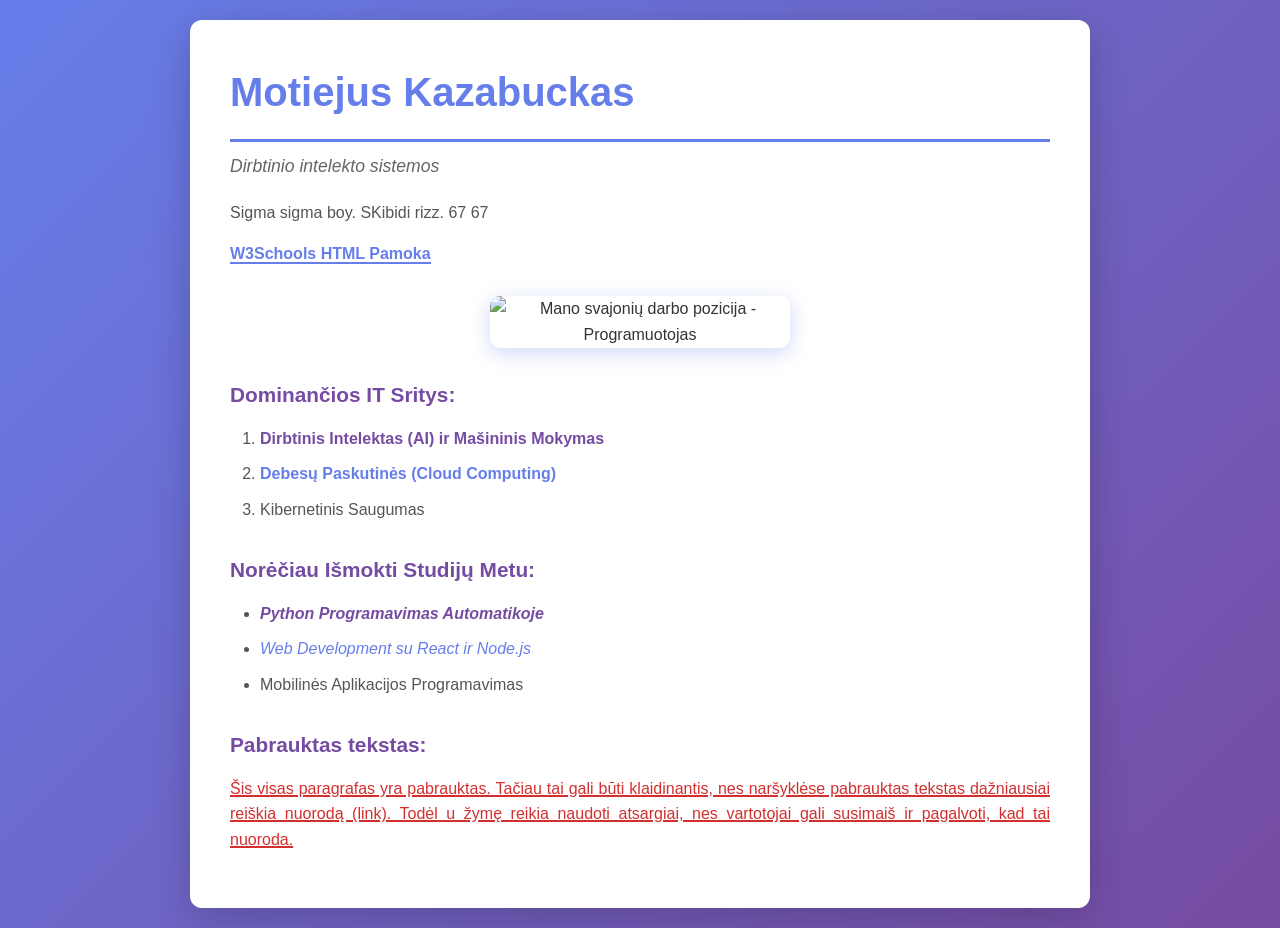
==== index.html @ bb940a42 "7-tas Laboratorinis darbas" ====
<!--Motiejus Kazabuckas EDIf-24/2-->
<!DOCTYPE html>
<html lang="lt">
<head>
    <meta charset="UTF-8">
    <meta name="viewport" content="width=device-width, initial-scale=1.0">
    <title>Mano CV</title>
    <link rel="stylesheet" href="styles.css">
</head>
<body>
    <div class="container">
        <h1>Motiejus Kazabuckas</h1>
        
        <h5>Dirbtinio intelekto sistemos</h5>
        
        <p>
            Sigma sigma boy. SKibidi rizz. 67 67
        </p>
        
        <p>
            <a href="https://www.w3schools.com/html/" target="_blank">W3Schools HTML Pamoka</a>
        </p>
        
        <div class="image-section">
            <img src="https://tse3.mm.bing.net/th/id/OIP.nSIbtW490fhvCkbKYZutlAHaE6?cb=ucfimgc2&rs=1&pid=ImgDetMain&o=7&rm=3" alt="Mano svajonių darbo pozicija - Programuotojas">
        </div>
        
        <h3>Dominančios IT Sritys:</h3>
        <ol>
            <li><strong>Dirbtinis Intelektas (AI) ir Mašininis Mokymas</strong></li>
            <li><b>Debesų Paskutinės (Cloud Computing)</b></li>
            <li>Kibernetinis Saugumas</li>
        </ol>
        
        <h3>Norėčiau Išmokti Studijų Metu:</h3>
        <ul>
            <li><em>Python Programavimas Automatikoje</em></li>
            <li><i>Web Development su React ir Node.js</i></li>
            <li>Mobilinės Aplikacijos Programavimas</li>
        </ul>
        
        <h3>Pabrauktas tekstas:</h3>
        <p>
            <u>Šis visas paragrafas yra pabrauktas. Tačiau tai gali būti klaidinantis, nes naršyklėse pabrauktas tekstas dažniausiai reiškia nuorodą (link). Todėl u žymę reikia naudoti atsargiai, nes vartotojai gali susimaiš ir pagalvoti, kad tai nuoroda.</u>
        </p>
    </div>
</body>
</html>
---- styles.css ----
* {
  margin: 0;
  padding: 0;
  box-sizing: border-box;
}

body {
  font-family: "Segoe UI", Tahoma, Geneva, Verdana, sans-serif;
  line-height: 1.6;
  color: #333;
  background: linear-gradient(135deg, #667eea 0%, #764ba2 100%);
  min-height: 100vh;
  padding: 20px;
}

.container {
  background-color: white;
  max-width: 900px;
  margin: 0 auto;
  padding: 40px;
  border-radius: 12px;
  box-shadow: 0 10px 40px rgba(0, 0, 0, 0.2);
}

h1 {
  color: #667eea;
  font-size: 2.5em;
  margin-bottom: 10px;
  border-bottom: 3px solid #667eea;
  padding-bottom: 15px;
}

h3 {
  color: #764ba2;
  font-size: 1.3em;
  margin-top: 30px;
  margin-bottom: 15px;
}

h5 {
  color: #666;
  font-size: 1.1em;
  margin-bottom: 20px;
  font-weight: normal;
  font-style: italic;
}

p {
  margin-bottom: 15px;
  color: #555;
  text-align: justify;
}

a {
  color: #667eea;
  text-decoration: none;
  font-weight: 600;
  border-bottom: 2px solid #667eea;
  transition: all 0.3s ease;
}

a:hover {
  background-color: #667eea;
  color: white;
  padding: 2px 6px;
  border-radius: 4px;
}

.image-section {
  text-align: center;
  margin: 30px 0;
}

.image-section img {
  max-width: 300px;
  height: auto;
  border-radius: 10px;
  box-shadow: 0 5px 20px rgba(102, 126, 234, 0.3);
  display: block;
  margin: 0 auto;
}

ol,
ul {
  margin-left: 30px;
  margin-bottom: 20px;
}

li {
  margin-bottom: 10px;
  color: #555;
}

strong {
  color: #764ba2;
  font-weight: bold;
}

b {
  color: #667eea;
  font-weight: bold;
}

em {
  color: #764ba2;
  font-style: italic;
  font-weight: 600;
}

i {
  color: #667eea;
  font-style: italic;
}

u {
  color: #d32f2f;
  text-decoration: underline;
  text-decoration-color: #d32f2f;
  text-decoration-thickness: 2px;
}
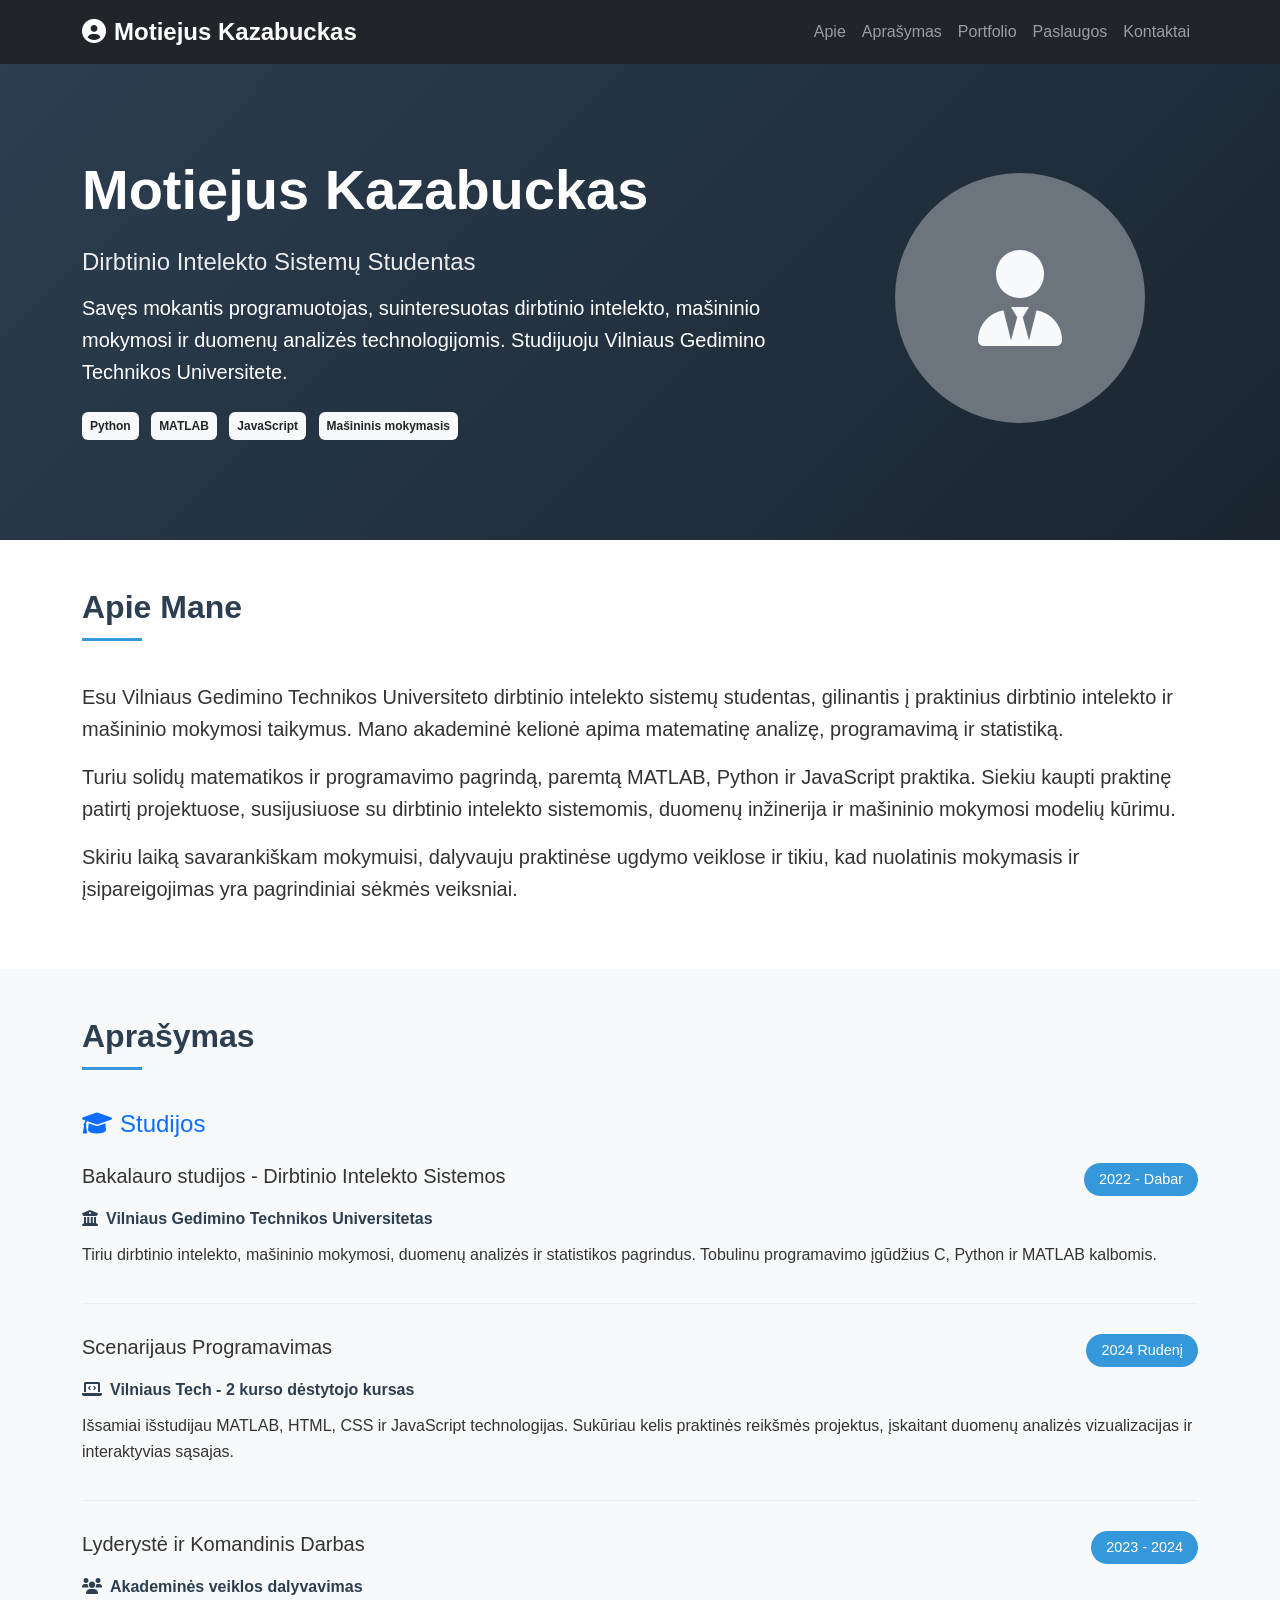
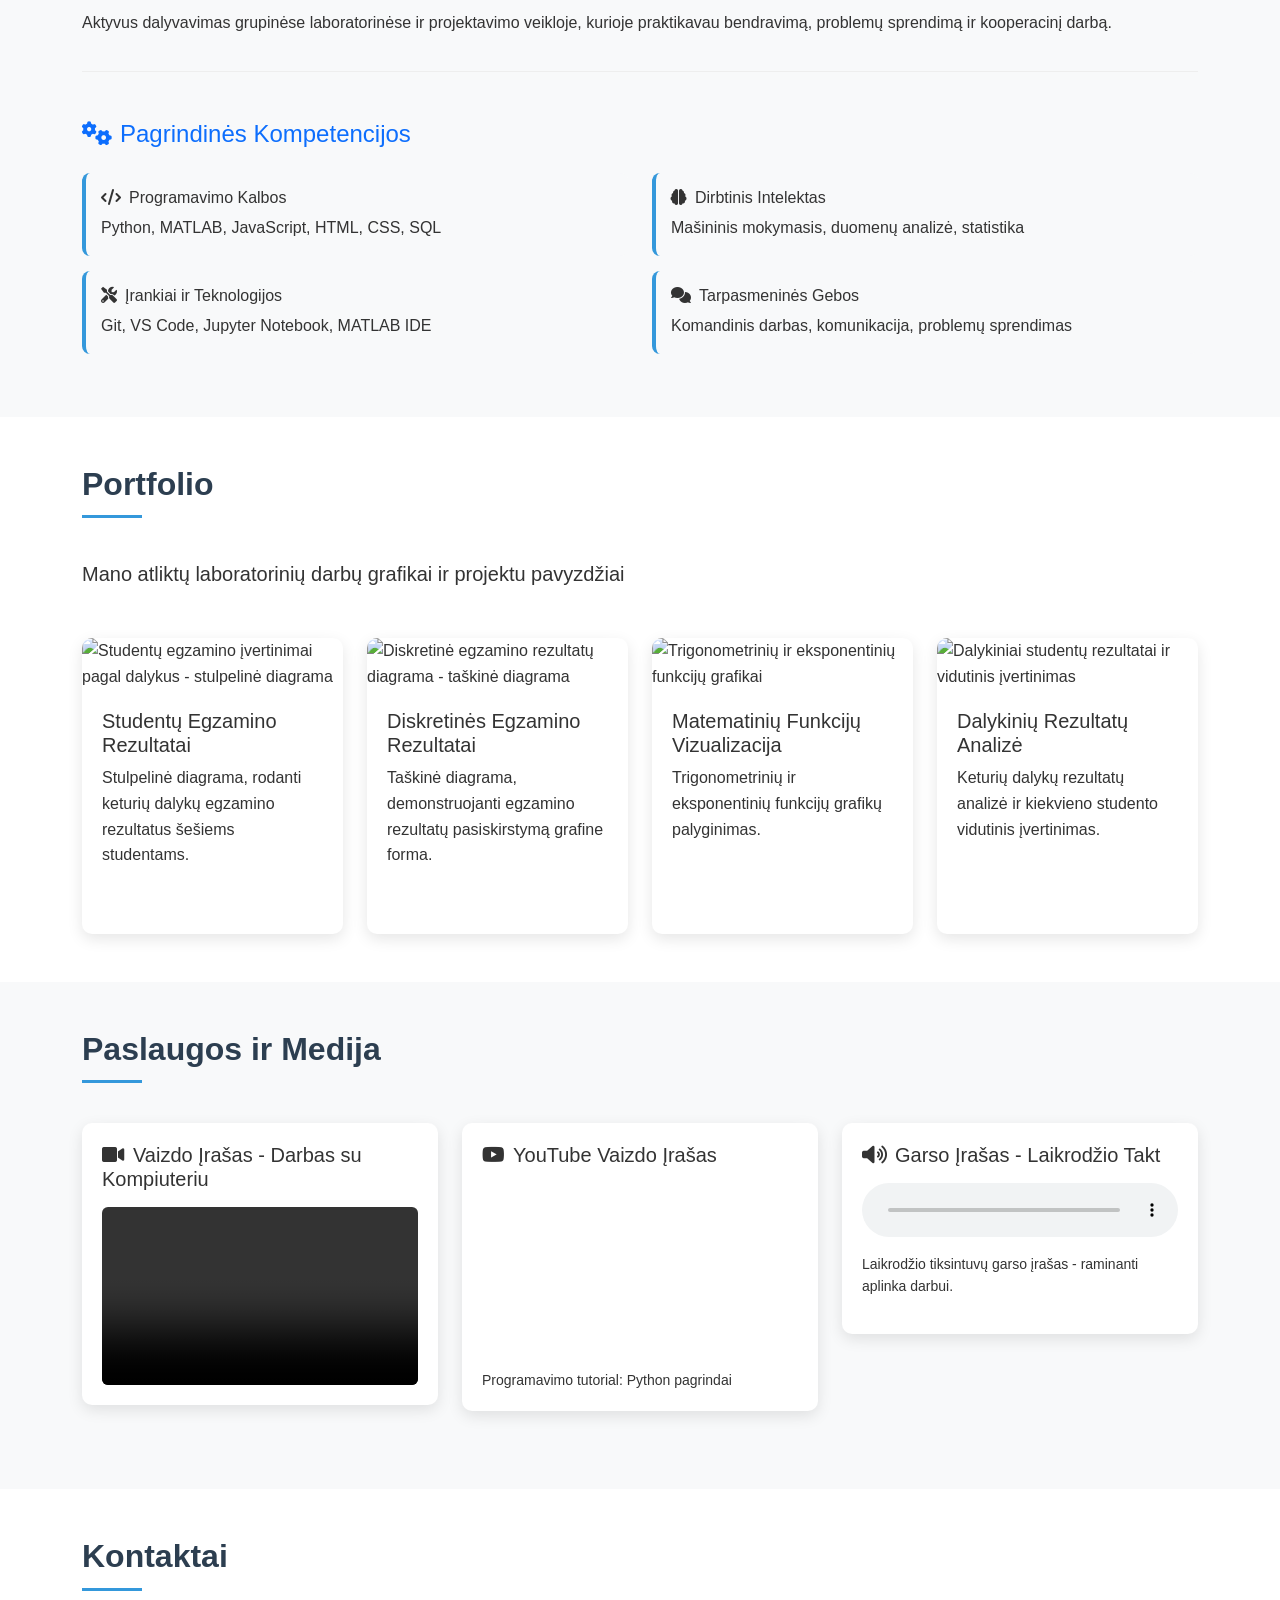
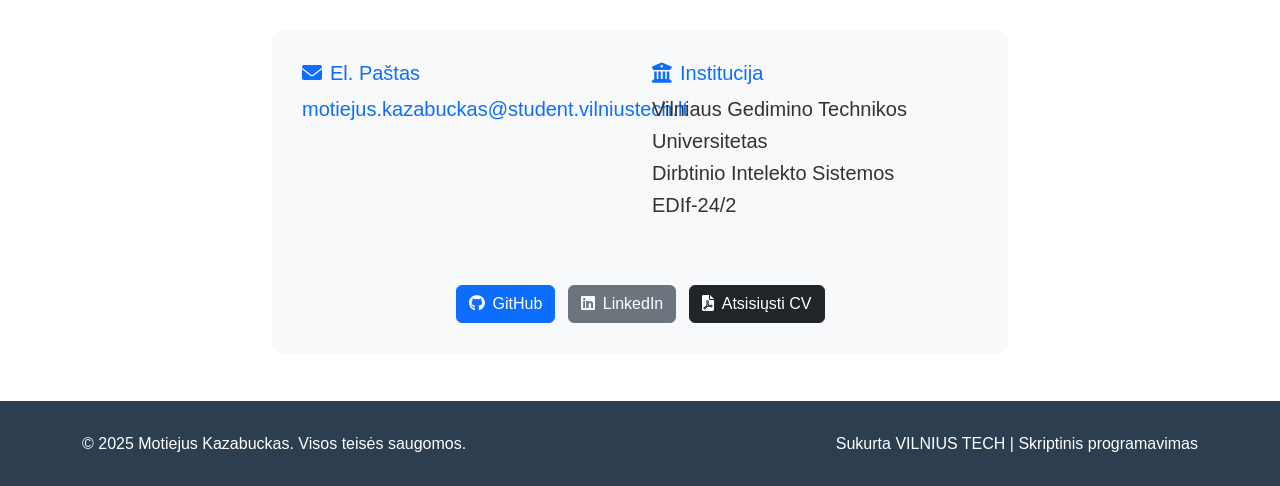
==== commit d84b75a9: "8 Lab" ====
--- a/index.html
+++ b/index.html
@@ -1,48 +1,562 @@
-<!--Motiejus Kazabuckas EDIf-24/2-->
+<!-- 
+  Motiejus Kazabuckas, EDIf-24/2
+  CV puslapis - Skriptinis programavimas, 8 laboratorinis darbas
+  Bootstrap CV šablonas iš bookirapmade.com
+-->
 <!DOCTYPE html>
 <html lang="lt">
 <head>
     <meta charset="UTF-8">
     <meta name="viewport" content="width=device-width, initial-scale=1.0">
+    <meta name="description" content="Motiejus Kazabuckas CV puslapis - Dirbtinio intelekto sistemų studentas">
+    <meta name="author" content="Motiejus Kazabuckas">
+    <meta name="keywords" content="CV, portfolio, programavimas, dirbtinis intelektas">
     <title>Mano CV</title>
-    <link rel="stylesheet" href="styles.css">
+    
+    <!-- Bootstrap CSS -->
+    <link href="https://cdn.jsdelivr.net/npm/bootstrap@5.3.0/dist/css/bootstrap.min.css" rel="stylesheet">
+    <!-- Font Awesome Icons -->
+    <link rel="stylesheet" href="https://cdnjs.cloudflare.com/ajax/libs/font-awesome/6.0.0/css/all.min.css">
+    
+    <!-- Custom CSS -->
+    <style>
+        :root {
+            --primary-color: #2c3e50;
+            --secondary-color: #3498db;
+            --accent-color: #e74c3c;
+        }
+        
+        body {
+            font-family: 'Segoe UI', Tahoma, Geneva, Verdana, sans-serif;
+            color: #333;
+            line-height: 1.6;
+        }
+        
+        .navbar-brand {
+            font-weight: 700;
+            font-size: 1.5rem;
+        }
+        
+        .hero-section {
+            background: linear-gradient(135deg, var(--primary-color) 0%, #1a2530 100%);
+            color: white;
+            padding: 100px 0;
+            margin-top: 56px; /* Compensation for fixed navbar */
+        }
+        
+        .hero-title {
+            font-size: 3.5rem;
+            font-weight: 700;
+            margin-bottom: 20px;
+        }
+        
+        .hero-subtitle {
+            font-size: 1.5rem;
+            opacity: 0.9;
+            margin-bottom: 10px;
+        }
+        
+        .section-title {
+            color: var(--primary-color);
+            font-weight: 700;
+            margin-bottom: 40px;
+            position: relative;
+            padding-bottom: 15px;
+        }
+        
+        .section-title:after {
+            content: '';
+            position: absolute;
+            left: 0;
+            bottom: 0;
+            width: 60px;
+            height: 3px;
+            background-color: var(--secondary-color);
+        }
+        
+        .resume-item {
+            margin-bottom: 30px;
+            padding-bottom: 20px;
+            border-bottom: 1px solid #eee;
+        }
+        
+        .resume-header {
+            display: flex;
+            justify-content: space-between;
+            align-items: center;
+            margin-bottom: 10px;
+        }
+        
+        .resume-date {
+            background-color: var(--secondary-color);
+            color: white;
+            padding: 5px 15px;
+            border-radius: 20px;
+            font-size: 0.9rem;
+        }
+        
+        .resume-institution {
+            color: var(--primary-color);
+            font-weight: 600;
+            margin-bottom: 10px;
+        }
+        
+        .skill-item {
+            background-color: #f8f9fa;
+            padding: 15px;
+            border-radius: 8px;
+            margin-bottom: 15px;
+            border-left: 4px solid var(--secondary-color);
+        }
+        
+        .portfolio-item {
+            background-color: white;
+            border-radius: 10px;
+            overflow: hidden;
+            box-shadow: 0 5px 15px rgba(0,0,0,0.1);
+            transition: transform 0.3s ease;
+            margin-bottom: 30px;
+            height: 100%;
+        }
+        
+        .portfolio-item:hover {
+            transform: translateY(-10px);
+        }
+        
+        .portfolio-image {
+            width: 100%;
+            height: 200px;
+            object-fit: cover;
+        }
+        
+        .portfolio-content {
+            padding: 20px;
+        }
+        
+        .media-card {
+            background-color: white;
+            border-radius: 10px;
+            padding: 20px;
+            box-shadow: 0 5px 15px rgba(0,0,0,0.1);
+            margin-bottom: 30px;
+        }
+        
+        .contact-info {
+            background-color: #f8f9fa;
+            padding: 30px;
+            border-radius: 10px;
+        }
+        
+        .footer {
+            background-color: var(--primary-color);
+            color: white;
+            padding: 30px 0;
+            text-align: center;
+        }
+        
+        @media (max-width: 768px) {
+            .hero-title {
+                font-size: 2.5rem;
+            }
+            
+            .hero-subtitle {
+                font-size: 1.2rem;
+            }
+            
+            .resume-header {
+                flex-direction: column;
+                align-items: flex-start;
+            }
+            
+            .resume-date {
+                margin-top: 10px;
+            }
+        }
+    </style>
 </head>
 <body>
-    <div class="container">
-        <h1>Motiejus Kazabuckas</h1>
-        
-        <h5>Dirbtinio intelekto sistemos</h5>
-        
-        <p>
-            Sigma sigma boy. SKibidi rizz. 67 67
-        </p>
-        
-        <p>
-            <a href="https://www.w3schools.com/html/" target="_blank">W3Schools HTML Pamoka</a>
-        </p>
-        
-        <div class="image-section">
-            <img src="https://tse3.mm.bing.net/th/id/OIP.nSIbtW490fhvCkbKYZutlAHaE6?cb=ucfimgc2&rs=1&pid=ImgDetMain&o=7&rm=3" alt="Mano svajonių darbo pozicija - Programuotojas">
-        </div>
-        
-        <h3>Dominančios IT Sritys:</h3>
-        <ol>
-            <li><strong>Dirbtinis Intelektas (AI) ir Mašininis Mokymas</strong></li>
-            <li><b>Debesų Paskutinės (Cloud Computing)</b></li>
-            <li>Kibernetinis Saugumas</li>
-        </ol>
-        
-        <h3>Norėčiau Išmokti Studijų Metu:</h3>
-        <ul>
-            <li><em>Python Programavimas Automatikoje</em></li>
-            <li><i>Web Development su React ir Node.js</i></li>
-            <li>Mobilinės Aplikacijos Programavimas</li>
-        </ul>
-        
-        <h3>Pabrauktas tekstas:</h3>
-        <p>
-            <u>Šis visas paragrafas yra pabrauktas. Tačiau tai gali būti klaidinantis, nes naršyklėse pabrauktas tekstas dažniausiai reiškia nuorodą (link). Todėl u žymę reikia naudoti atsargiai, nes vartotojai gali susimaiš ir pagalvoti, kad tai nuoroda.</u>
-        </p>
-    </div>
+    <!-- Bootstrap Navigation Bar -->
+    <nav class="navbar navbar-expand-lg navbar-dark bg-dark fixed-top">
+        <div class="container">
+            <a class="navbar-brand" href="#">
+                <i class="fas fa-user-circle me-2"></i>Motiejus Kazabuckas
+            </a>
+            <button class="navbar-toggler" type="button" data-bs-toggle="collapse" data-bs-target="#navbarNav">
+                <span class="navbar-toggler-icon"></span>
+            </button>
+            <div class="collapse navbar-collapse" id="navbarNav">
+                <ul class="navbar-nav ms-auto">
+                    <li class="nav-item">
+                        <a class="nav-link" href="#about">Apie</a>
+                    </li>
+                    <li class="nav-item">
+                        <a class="nav-link" href="#resume">Aprašymas</a>
+                    </li>
+                    <li class="nav-item">
+                        <a class="nav-link" href="#portfolio">Portfolio</a>
+                    </li>
+                    <li class="nav-item">
+                        <a class="nav-link" href="#services">Paslaugos</a>
+                    </li>
+                    <li class="nav-item">
+                        <a class="nav-link" href="#contact">Kontaktai</a>
+                    </li>
+                </ul>
+            </div>
+        </div>
+    </nav>
+
+    <!-- Hero Section -->
+    <section class="hero-section">
+        <div class="container">
+            <div class="row align-items-center">
+                <div class="col-lg-8">
+                    <h1 class="hero-title">Motiejus Kazabuckas</h1>
+                    <p class="hero-subtitle">Dirbtinio Intelekto Sistemų Studentas</p>
+                    <p class="lead mb-4">
+                        Savęs mokantis programuotojas, suinteresuotas dirbtinio intelekto, mašininio mokymosi 
+                        ir duomenų analizės technologijomis. Studijuoju Vilniaus Gedimino Technikos Universitete.
+                    </p>
+                    <div class="mt-4">
+                        <span class="badge bg-light text-dark me-2 p-2">Python</span>
+                        <span class="badge bg-light text-dark me-2 p-2">MATLAB</span>
+                        <span class="badge bg-light text-dark me-2 p-2">JavaScript</span>
+                        <span class="badge bg-light text-dark me-2 p-2">Mašininis mokymasis</span>
+                    </div>
+                </div>
+                <div class="col-lg-4 text-center">
+                    <div class="rounded-circle bg-secondary d-inline-flex align-items-center justify-content-center" 
+                         style="width: 250px; height: 250px;">
+                        <i class="fas fa-user-tie fa-6x text-light"></i>
+                    </div>
+                </div>
+            </div>
+        </div>
+    </section>
+
+    <!-- About Section -->
+    <section id="about" class="py-5">
+        <div class="container">
+            <h2 class="section-title">Apie Mane</h2>
+            <div class="row">
+                <div class="col-lg-12">
+                    <p class="fs-5">
+                        Esu Vilniaus Gedimino Technikos Universiteto dirbtinio intelekto sistemų studentas, 
+                        gilinantis į praktinius dirbtinio intelekto ir mašininio mokymosi taikymus. 
+                        Mano akademinė kelionė apima matematinę analizę, programavimą ir statistiką.
+                    </p>
+                    <p class="fs-5">
+                        Turiu solidų matematikos ir programavimo pagrindą, paremtą MATLAB, Python ir 
+                        JavaScript praktika. Siekiu kaupti praktinę patirtį projektuose, susijusiuose su 
+                        dirbtinio intelekto sistemomis, duomenų inžinerija ir mašininio mokymosi modelių kūrimu.
+                    </p>
+                    <p class="fs-5">
+                        Skiriu laiką savarankiškam mokymuisi, dalyvauju praktinėse ugdymo veiklose ir tikiu, 
+                        kad nuolatinis mokymasis ir įsipareigojimas yra pagrindiniai sėkmės veiksniai.
+                    </p>
+                </div>
+            </div>
+        </div>
+    </section>
+
+    <!-- Resume Section -->
+    <section id="resume" class="py-5 bg-light">
+        <div class="container">
+            <h2 class="section-title">Aprašymas</h2>
+            
+            <!-- Education -->
+            <div class="mb-5">
+                <h3 class="h4 mb-4 text-primary">
+                    <i class="fas fa-graduation-cap me-2"></i>Studijos
+                </h3>
+                
+                <div class="resume-item">
+                    <div class="resume-header">
+                        <h4 class="h5">Bakalauro studijos - Dirbtinio Intelekto Sistemos</h4>
+                        <span class="resume-date">2022 - Dabar</span>
+                    </div>
+                    <p class="resume-institution">
+                        <i class="fas fa-university me-2"></i>Vilniaus Gedimino Technikos Universitetas
+                    </p>
+                    <p>
+                        Tiriu dirbtinio intelekto, mašininio mokymosi, duomenų analizės ir statistikos 
+                        pagrindus. Tobulinu programavimo įgūdžius C, Python ir MATLAB kalbomis.
+                    </p>
+                </div>
+
+                <div class="resume-item">
+                    <div class="resume-header">
+                        <h4 class="h5">Scenarijaus Programavimas</h4>
+                        <span class="resume-date">2024 Rudenį</span>
+                    </div>
+                    <p class="resume-institution">
+                        <i class="fas fa-laptop-code me-2"></i>Vilniaus Tech - 2 kurso dėstytojo kursas
+                    </p>
+                    <p>
+                        Išsamiai išstudijau MATLAB, HTML, CSS ir JavaScript technologijas. Sukūriau 
+                        kelis praktinės reikšmės projektus, įskaitant duomenų analizės vizualizacijas 
+                        ir interaktyvias sąsajas.
+                    </p>
+                </div>
+
+                <div class="resume-item">
+                    <div class="resume-header">
+                        <h4 class="h5">Lyderystė ir Komandinis Darbas</h4>
+                        <span class="resume-date">2023 - 2024</span>
+                    </div>
+                    <p class="resume-institution">
+                        <i class="fas fa-users me-2"></i>Akademinės veiklos dalyvavimas
+                    </p>
+                    <p>
+                        Aktyvus dalyvavimas grupinėse laboratorinėse ir projektavimo veikloje, 
+                        kurioje praktikavau bendravimą, problemų sprendimą ir kooperacinį darbą.
+                    </p>
+                </div>
+            </div>
+
+            <!-- Skills -->
+            <div>
+                <h3 class="h4 mb-4 text-primary">
+                    <i class="fas fa-cogs me-2"></i>Pagrindinės Kompetencijos
+                </h3>
+                
+                <div class="row">
+                    <div class="col-md-6">
+                        <div class="skill-item">
+                            <h5 class="h6">
+                                <i class="fas fa-code me-2"></i>Programavimo Kalbos
+                            </h5>
+                            <p class="mb-0">Python, MATLAB, JavaScript, HTML, CSS, SQL</p>
+                        </div>
+                    </div>
+                    
+                    <div class="col-md-6">
+                        <div class="skill-item">
+                            <h5 class="h6">
+                                <i class="fas fa-brain me-2"></i>Dirbtinis Intelektas
+                            </h5>
+                            <p class="mb-0">Mašininis mokymasis, duomenų analizė, statistika</p>
+                        </div>
+                    </div>
+                    
+                    <div class="col-md-6">
+                        <div class="skill-item">
+                            <h5 class="h6">
+                                <i class="fas fa-tools me-2"></i>Įrankiai ir Teknologijos
+                            </h5>
+                            <p class="mb-0">Git, VS Code, Jupyter Notebook, MATLAB IDE</p>
+                        </div>
+                    </div>
+                    
+                    <div class="col-md-6">
+                        <div class="skill-item">
+                            <h5 class="h6">
+                                <i class="fas fa-comments me-2"></i>Tarpasmeninės Gebos
+                            </h5>
+                            <p class="mb-0">Komandinis darbas, komunikacija, problemų sprendimas</p>
+                        </div>
+                    </div>
+                </div>
+            </div>
+        </div>
+    </section>
+
+    <!-- Portfolio Section -->
+    <section id="portfolio" class="py-5">
+        <div class="container">
+            <h2 class="section-title">Portfolio</h2>
+            <p class="lead mb-5">Mano atliktų laboratorinių darbų grafikai ir projektu pavyzdžiai</p>
+            
+            <div class="row">
+                <div class="col-lg-3 col-md-6">
+                    <div class="portfolio-item">
+                        <img src="assets/img/matlab-exam-scores.png" 
+                             alt="Studentų egzamino įvertinimai pagal dalykus - stulpelinė diagrama" 
+                             class="portfolio-image">
+                        <div class="portfolio-content">
+                            <h4 class="h5">Studentų Egzamino Rezultatai</h4>
+                            <p>Stulpelinė diagrama, rodanti keturių dalykų egzamino rezultatus šešiems studentams.</p>
+                        </div>
+                    </div>
+                </div>
+                
+                <div class="col-lg-3 col-md-6">
+                    <div class="portfolio-item">
+                        <img src="assets/img/matlab-discrete-results.png" 
+                             alt="Diskretinė egzamino rezultatų diagrama - taškinė diagrama" 
+                             class="portfolio-image">
+                        <div class="portfolio-content">
+                            <h4 class="h5">Diskretinės Egzamino Rezultatai</h4>
+                            <p>Taškinė diagrama, demonstruojanti egzamino rezultatų pasiskirstymą grafine forma.</p>
+                        </div>
+                    </div>
+                </div>
+                
+                <div class="col-lg-3 col-md-6">
+                    <div class="portfolio-item">
+                        <img src="assets/img/matlab-functions.png" 
+                             alt="Trigonometrinių ir eksponentinių funkcijų grafikai" 
+                             class="portfolio-image">
+                        <div class="portfolio-content">
+                            <h4 class="h5">Matematinių Funkcijų Vizualizacija</h4>
+                            <p>Trigonometrinių ir eksponentinių funkcijų grafikų palyginimas.</p>
+                        </div>
+                    </div>
+                </div>
+                
+                <div class="col-lg-3 col-md-6">
+                    <div class="portfolio-item">
+                        <img src="assets/img/matlab-grade-distribution.png" 
+                             alt="Dalykiniai studentų rezultatai ir vidutinis įvertinimas" 
+                             class="portfolio-image">
+                        <div class="portfolio-content">
+                            <h4 class="h5">Dalykinių Rezultatų Analizė</h4>
+                            <p>Keturių dalykų rezultatų analizė ir kiekvieno studento vidutinis įvertinimas.</p>
+                        </div>
+                    </div>
+                </div>
+            </div>
+        </div>
+    </section>
+
+    <!-- Services/Media Section -->
+    <section id="services" class="py-5 bg-light">
+        <div class="container">
+            <h2 class="section-title">Paslaugos ir Medija</h2>
+            
+            <div class="row">
+                <div class="col-lg-4">
+                    <div class="media-card">
+                        <h3 class="h5 mb-3">
+                            <i class="fas fa-video me-2"></i>Vaizdo Įrašas - Darbas su Kompiuteriu
+                        </h3>
+                        <div class="ratio ratio-16x9">
+                            <video controls class="rounded">
+                                <source src="assets/media/typing-video.mp4" type="video/mp4">
+                                Jūsų naršyklė nepalaiko video elemento.
+                            </video>
+                        </div>
+                    </div>
+                </div>
+                
+                <div class="col-lg-4">
+                    <div class="media-card">
+                        <h3 class="h5 mb-3">
+                            <i class="fab fa-youtube me-2"></i>YouTube Vaizdo Įrašas
+                        </h3>
+                        <div class="ratio ratio-16x9">
+                            <iframe src="https://www.youtube.com/embed/BoUVIhtqjAw" 
+                                    title="YouTube video player" 
+                                    frameborder="0" 
+                                    allow="accelerometer; autoplay; clipboard-write; encrypted-media; gyroscope; picture-in-picture" 
+                                    allowfullscreen
+                                    class="rounded">
+                            </iframe>
+                        </div>
+                        <p class="mt-2 mb-0 small">Programavimo tutorial: Python pagrindai</p>
+                    </div>
+                </div>
+                
+                <div class="col-lg-4">
+                    <div class="media-card">
+                        <h3 class="h5 mb-3">
+                            <i class="fas fa-volume-up me-2"></i>Garso Įrašas - Laikrodžio Takt
+                        </h3>
+                        <audio controls class="w-100">
+                            <source src="assets/media/clock-ticking.mp3" type="audio/mpeg">
+                            Jūsų naršyklė nepalaiko audio elemento.
+                        </audio>
+                        <p class="mt-2 small">Laikrodžio tiksintuvų garso įrašas - raminanti aplinka darbui.</p>
+                    </div>
+                </div>
+            </div>
+        </div>
+    </section>
+
+    <!-- Contact Section -->
+    <section id="contact" class="py-5">
+        <div class="container">
+            <h2 class="section-title">Kontaktai</h2>
+            
+            <div class="row justify-content-center">
+                <div class="col-lg-8">
+                    <div class="contact-info">
+                        <div class="row">
+                            <div class="col-md-6 mb-4">
+                                <h4 class="h5 text-primary">
+                                    <i class="fas fa-envelope me-2"></i>El. Paštas
+                                </h4>
+                                <p class="fs-5">
+                                    <a href="mailto:motiejus.kazabuckas@student.vilniustech.lt" class="text-decoration-none">
+                                        motiejus.kazabuckas@student.vilniustech.lt
+                                    </a>
+                                </p>
+                            </div>
+                            
+                            <div class="col-md-6 mb-4">
+                                <h4 class="h5 text-primary">
+                                    <i class="fas fa-university me-2"></i>Institucija
+                                </h4>
+                                <p class="fs-5">
+                                    Vilniaus Gedimino Technikos Universitetas<br>
+                                    Dirbtinio Intelekto Sistemos<br>
+                                    EDIf-24/2
+                                </p>
+                            </div>
+                        </div>
+                        
+                        <div class="text-center mt-4">
+                            <a href="#" class="btn btn-primary me-2">
+                                <i class="fab fa-github me-2"></i>GitHub
+                            </a>
+                            <a href="#" class="btn btn-secondary me-2">
+                                <i class="fab fa-linkedin me-2"></i>LinkedIn
+                            </a>
+                            <a href="#" class="btn btn-dark">
+                                <i class="fas fa-file-pdf me-2"></i>Atsisiųsti CV
+                            </a>
+                        </div>
+                    </div>
+                </div>
+            </div>
+        </div>
+    </section>
+
+    <!-- Footer -->
+    <footer class="footer">
+        <div class="container">
+            <div class="row">
+                <div class="col-md-6 text-center text-md-start">
+                    <p class="mb-0">&copy; 2025 Motiejus Kazabuckas. Visos teisės saugomos.</p>
+                </div>
+                <div class="col-md-6 text-center text-md-end">
+                    <p class="mb-0">Sukurta VILNIUS TECH | Skriptinis programavimas</p>
+                </div>
+            </div>
+        </div>
+    </footer>
+
+    <!-- Bootstrap JS -->
+    <script src="https://cdn.jsdelivr.net/npm/bootstrap@5.3.0/dist/js/bootstrap.bundle.min.js"></script>
+    
+    <!-- Smooth Scroll Script -->
+    <script>
+        document.querySelectorAll('a[href^="#"]').forEach(anchor => {
+            anchor.addEventListener('click', function (e) {
+                e.preventDefault();
+                
+                const targetId = this.getAttribute('href');
+                if(targetId === '#') return;
+                
+                const targetElement = document.querySelector(targetId);
+                if(targetElement) {
+                    window.scrollTo({
+                        top: targetElement.offsetTop - 70,
+                        behavior: 'smooth'
+                    });
+                }
+            });
+        });
+    </script>
 </body>
-</html>
+</html>
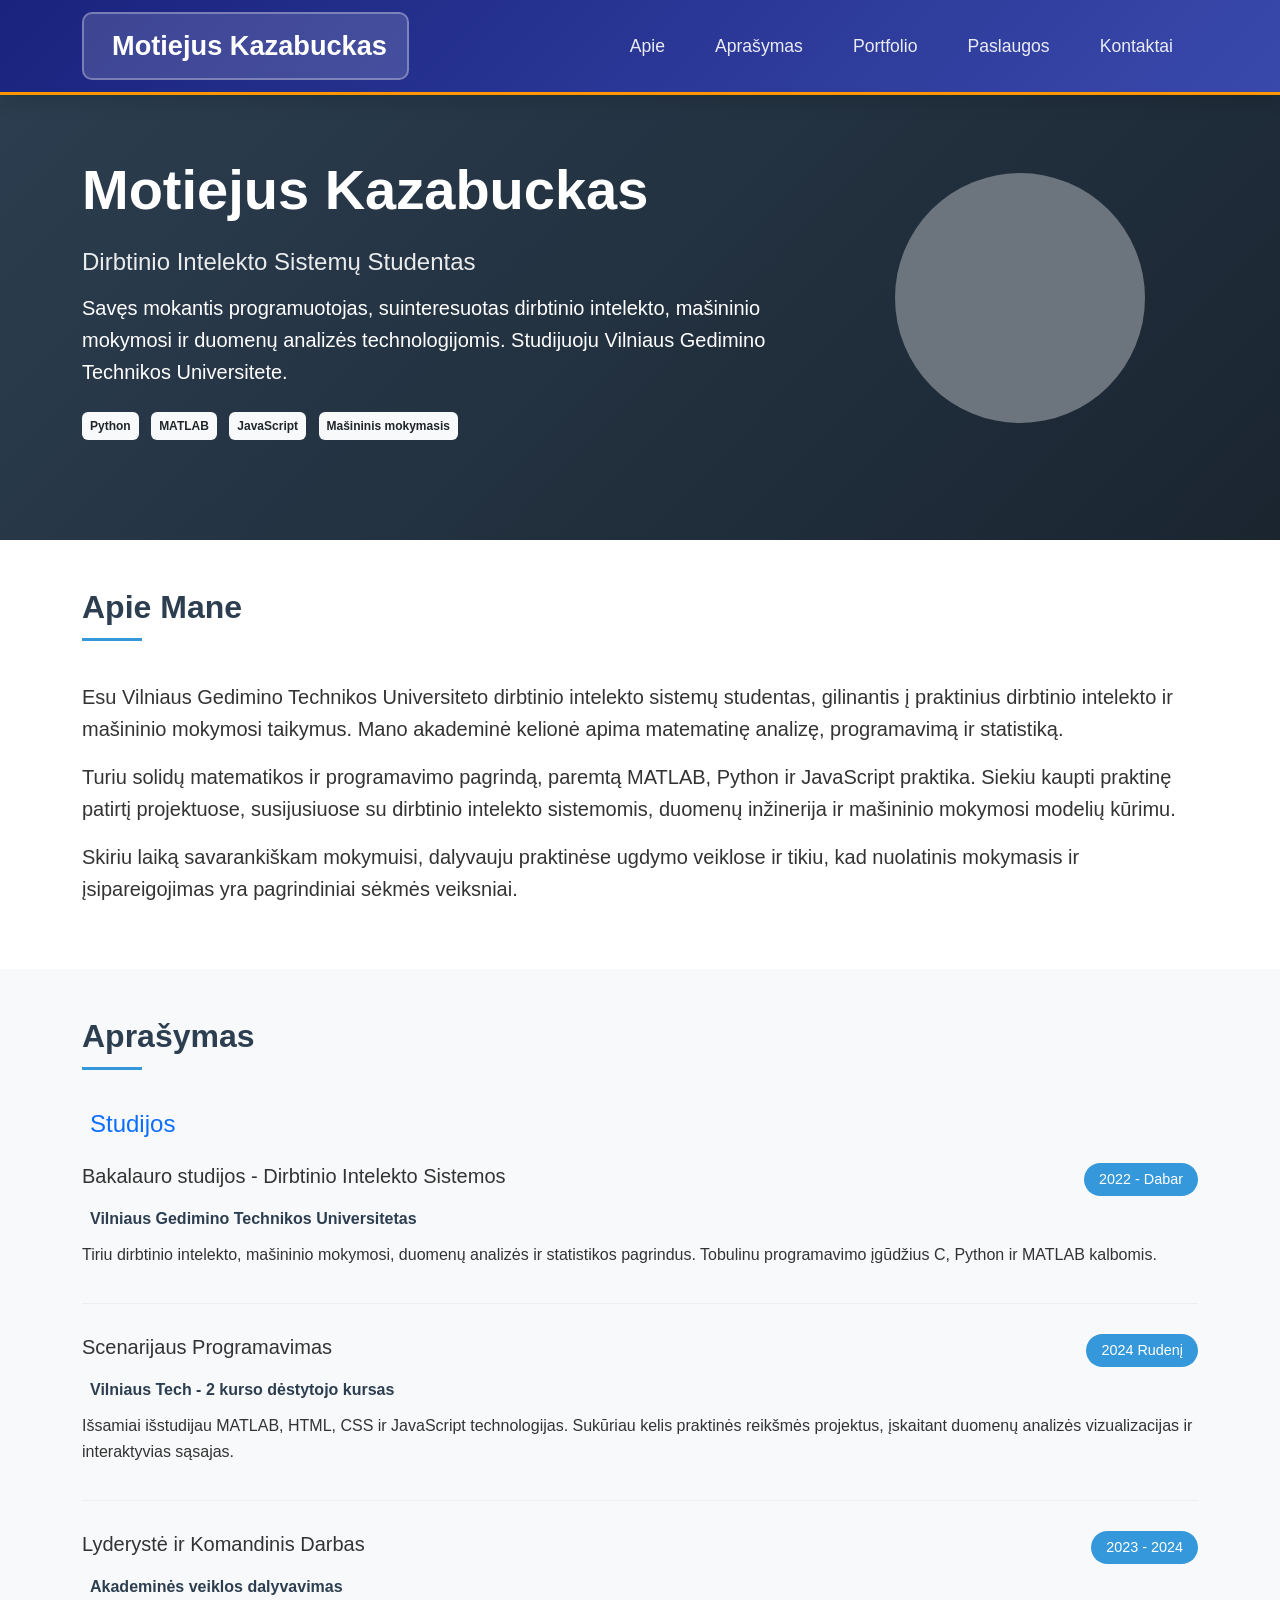
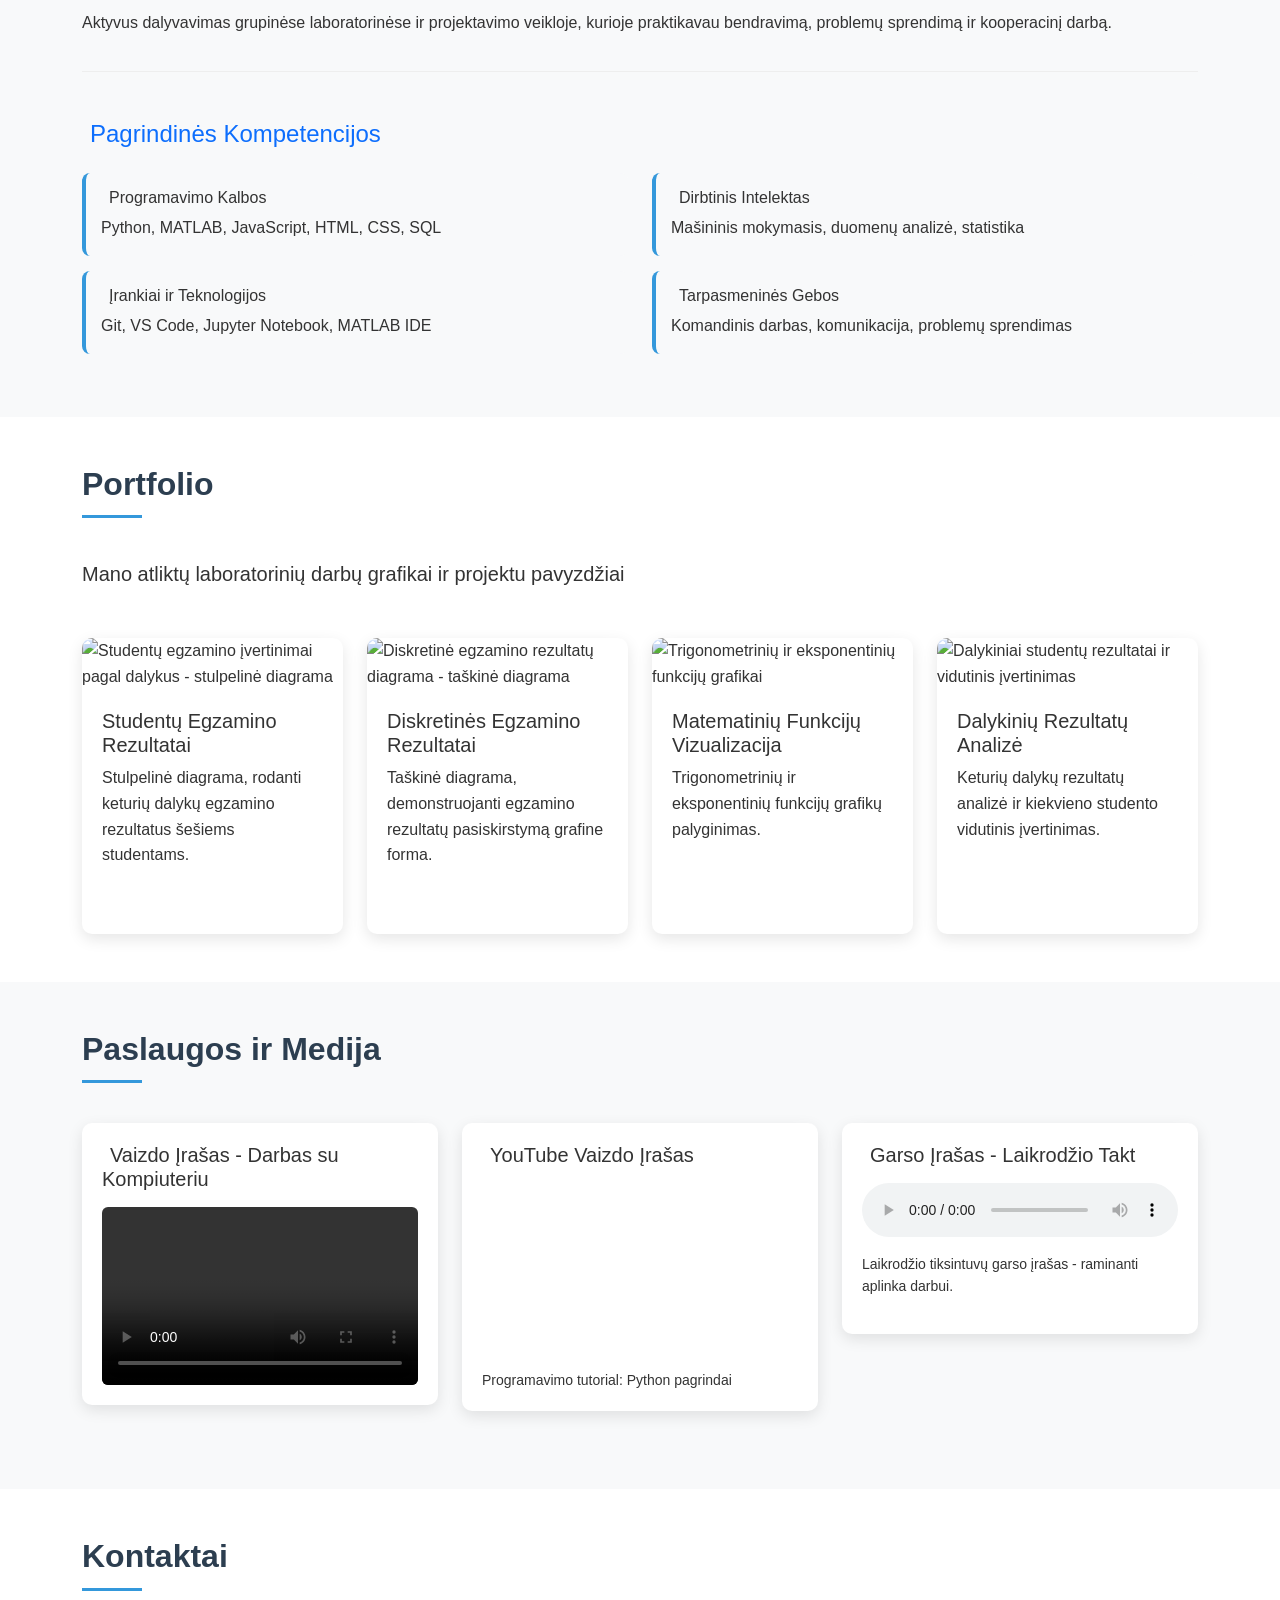
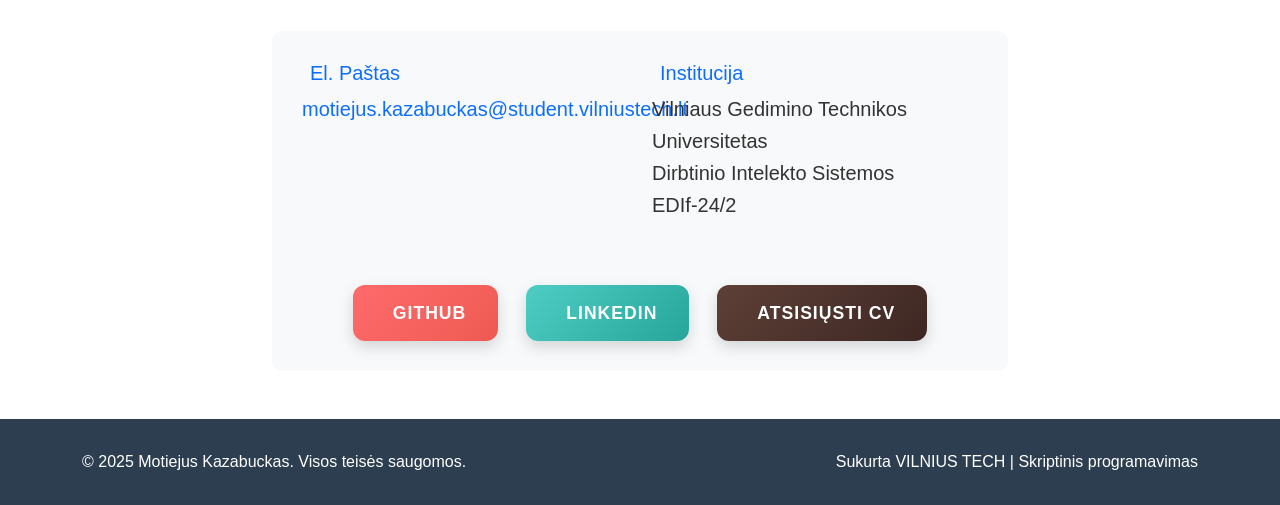
==== commit 6dddbba2: "9 Lab" ====
--- a/index.html
+++ b/index.html
@@ -16,7 +16,7 @@
     <!-- Bootstrap CSS -->
     <link href="https://cdn.jsdelivr.net/npm/bootstrap@5.3.0/dist/css/bootstrap.min.css" rel="stylesheet">
     <!-- Font Awesome Icons -->
-    <link rel="stylesheet" href="https://cdnjs.cloudflare.com/ajax/libs/font-awesome/6.0.0/css/all.min.css">
+    <link rel="stylesheet" href="custom.css">
     
     <!-- Custom CSS -->
     <style>
--- a/custom.css
+++ b/custom.css
@@ -0,0 +1,224 @@
+
+/* =========================================== */
+/* 1. NAVIGACIJOS JUOSTOS STILIAUS PAIKEITIMAI */
+/* =========================================== */
+
+.navbar {
+    background: linear-gradient(135deg, #1a237e 0%, #3949ab 100%) !important;
+    padding: 12px 0 !important;
+    box-shadow: 0 4px 20px rgba(0, 0, 0, 0.15) !important;
+    border-bottom: 3px solid #ff9800 !important;
+}
+
+.navbar-brand {
+    font-size: 1.7rem !important;
+    font-weight: 800 !important;
+    color: white !important;
+    padding: 10px 20px !important;
+    background: rgba(255, 255, 255, 0.15) !important;
+    border-radius: 10px !important;
+    transition: all 0.3s ease !important;
+    border: 2px solid rgba(255, 255, 255, 0.3) !important;
+}
+
+.navbar-brand:hover {
+    background: rgba(255, 255, 255, 0.25) !important;
+    transform: translateY(-2px) !important;
+    box-shadow: 0 6px 12px rgba(0, 0, 0, 0.2) !important;
+    border-color: rgba(255, 255, 255, 0.5) !important;
+}
+
+.navbar-toggler {
+    border: 2px solid rgba(255, 255, 255, 0.5) !important;
+    padding: 8px 12px !important;
+    border-radius: 8px !important;
+}
+
+.navbar-toggler-icon {
+    filter: invert(1) !important;
+}
+
+.nav-link {
+    color: rgba(255, 255, 255, 0.9) !important;
+    font-weight: 500 !important;
+    padding: 10px 20px !important;
+    margin: 0 5px !important;
+    border-radius: 8px !important;
+    transition: all 0.3s ease !important;
+    position: relative !important;
+    font-size: 1.1rem !important;
+}
+
+.nav-link:hover {
+    background: rgba(255, 255, 255, 0.2) !important;
+    color: white !important;
+    transform: translateY(-2px) !important;
+}
+
+.nav-link::after {
+    content: '';
+    position: absolute;
+    bottom: 5px;
+    left: 20px;
+    right: 20px;
+    height: 2px;
+    background: #ff9800;
+    transform: scaleX(0);
+    transition: transform 0.3s ease;
+}
+
+.nav-link:hover::after {
+    transform: scaleX(1);
+}
+
+/* Active link style */
+.nav-link.active {
+    background: rgba(255, 152, 0, 0.2) !important;
+    color: white !important;
+    border: 1px solid rgba(255, 152, 0, 0.5) !important;
+}
+
+/* ================================= */
+/* 2. MYGTUKŲ STILIAUS PAIKEITIMAI */
+/* ================================= */
+
+.btn {
+    border-radius: 12px !important;
+    padding: 14px 32px !important;
+    font-weight: 700 !important;
+    font-size: 1.1rem !important;
+    text-transform: uppercase !important;
+    letter-spacing: 1px !important;
+    transition: all 0.4s cubic-bezier(0.4, 0, 0.2, 1) !important;
+    border: none !important;
+    position: relative !important;
+    overflow: hidden !important;
+    box-shadow: 0 6px 15px rgba(0, 0, 0, 0.15) !important;
+}
+
+/* Primary button - GitHub */
+.btn-primary {
+    background: linear-gradient(135deg, #ff6b6b, #ee5a52) !important;
+    color: white !important;
+}
+
+.btn-primary:hover {
+    background: linear-gradient(135deg, #ff5252, #e53935) !important;
+    transform: translateY(-4px) scale(1.05) !important;
+    box-shadow: 0 12px 25px rgba(255, 107, 107, 0.3) !important;
+}
+
+.btn-primary:active {
+    transform: translateY(-2px) scale(1.02) !important;
+}
+
+/* Secondary button - LinkedIn */
+.btn-secondary {
+    background: linear-gradient(135deg, #4ecdc4, #26a69a) !important;
+    color: white !important;
+}
+
+.btn-secondary:hover {
+    background: linear-gradient(135deg, #26a69a, #00796b) !important;
+    transform: translateY(-4px) rotate(2deg) !important;
+    box-shadow: 0 12px 25px rgba(38, 166, 154, 0.3) !important;
+}
+
+/* Dark button - Download CV */
+.btn-dark {
+    background: linear-gradient(135deg, #5d4037, #3e2723) !important;
+    color: white !important;
+}
+
+.btn-dark:hover {
+    background: linear-gradient(135deg, #795548, #4e342e) !important;
+    transform: translateY(-4px) !important;
+    box-shadow: 0 12px 25px rgba(93, 64, 55, 0.3) !important;
+}
+
+/* Button ripple effect */
+.btn::after {
+    content: '';
+    position: absolute;
+    top: 50%;
+    left: 50%;
+    width: 5px;
+    height: 5px;
+    background: rgba(255, 255, 255, 0.5);
+    opacity: 0;
+    border-radius: 100%;
+    transform: scale(1, 1) translate(-50%);
+    transform-origin: 50% 50%;
+}
+
+.btn:focus:not(:active)::after {
+    animation: ripple 1s ease-out;
+}
+
+@keyframes ripple {
+    0% {
+        transform: scale(0, 0);
+        opacity: 0.5;
+    }
+    100% {
+        transform: scale(40, 40);
+        opacity: 0;
+    }
+}
+
+/* Button icons */
+.btn i {
+    margin-right: 10px;
+    font-size: 1.2rem;
+    transition: transform 0.3s ease;
+}
+
+.btn:hover i {
+    transform: scale(1.2) rotate(10deg);
+}
+
+/* Contact section button container */
+.contact-info .text-center {
+    display: flex;
+    flex-wrap: wrap;
+    justify-content: center;
+    gap: 20px;
+    margin-top: 30px;
+}
+
+/* ================================= */
+/* RESPONSIVE TYPAI */
+/* ================================= */
+
+@media (max-width: 768px) {
+    .navbar-brand {
+        font-size: 1.4rem !important;
+        padding: 8px 15px !important;
+    }
+    
+    .nav-link {
+        padding: 8px 15px !important;
+        margin: 5px 0 !important;
+        text-align: center;
+    }
+    
+    .btn {
+        padding: 12px 24px !important;
+        font-size: 1rem !important;
+        width: 100%;
+        margin-bottom: 10px;
+    }
+    
+    .contact-info .text-center {
+        flex-direction: column;
+        align-items: center;
+    }
+}
+
+/* Tablet */
+@media (max-width: 992px) and (min-width: 769px) {
+    .btn {
+        padding: 12px 28px !important;
+        font-size: 1rem !important;
+    }
+}
